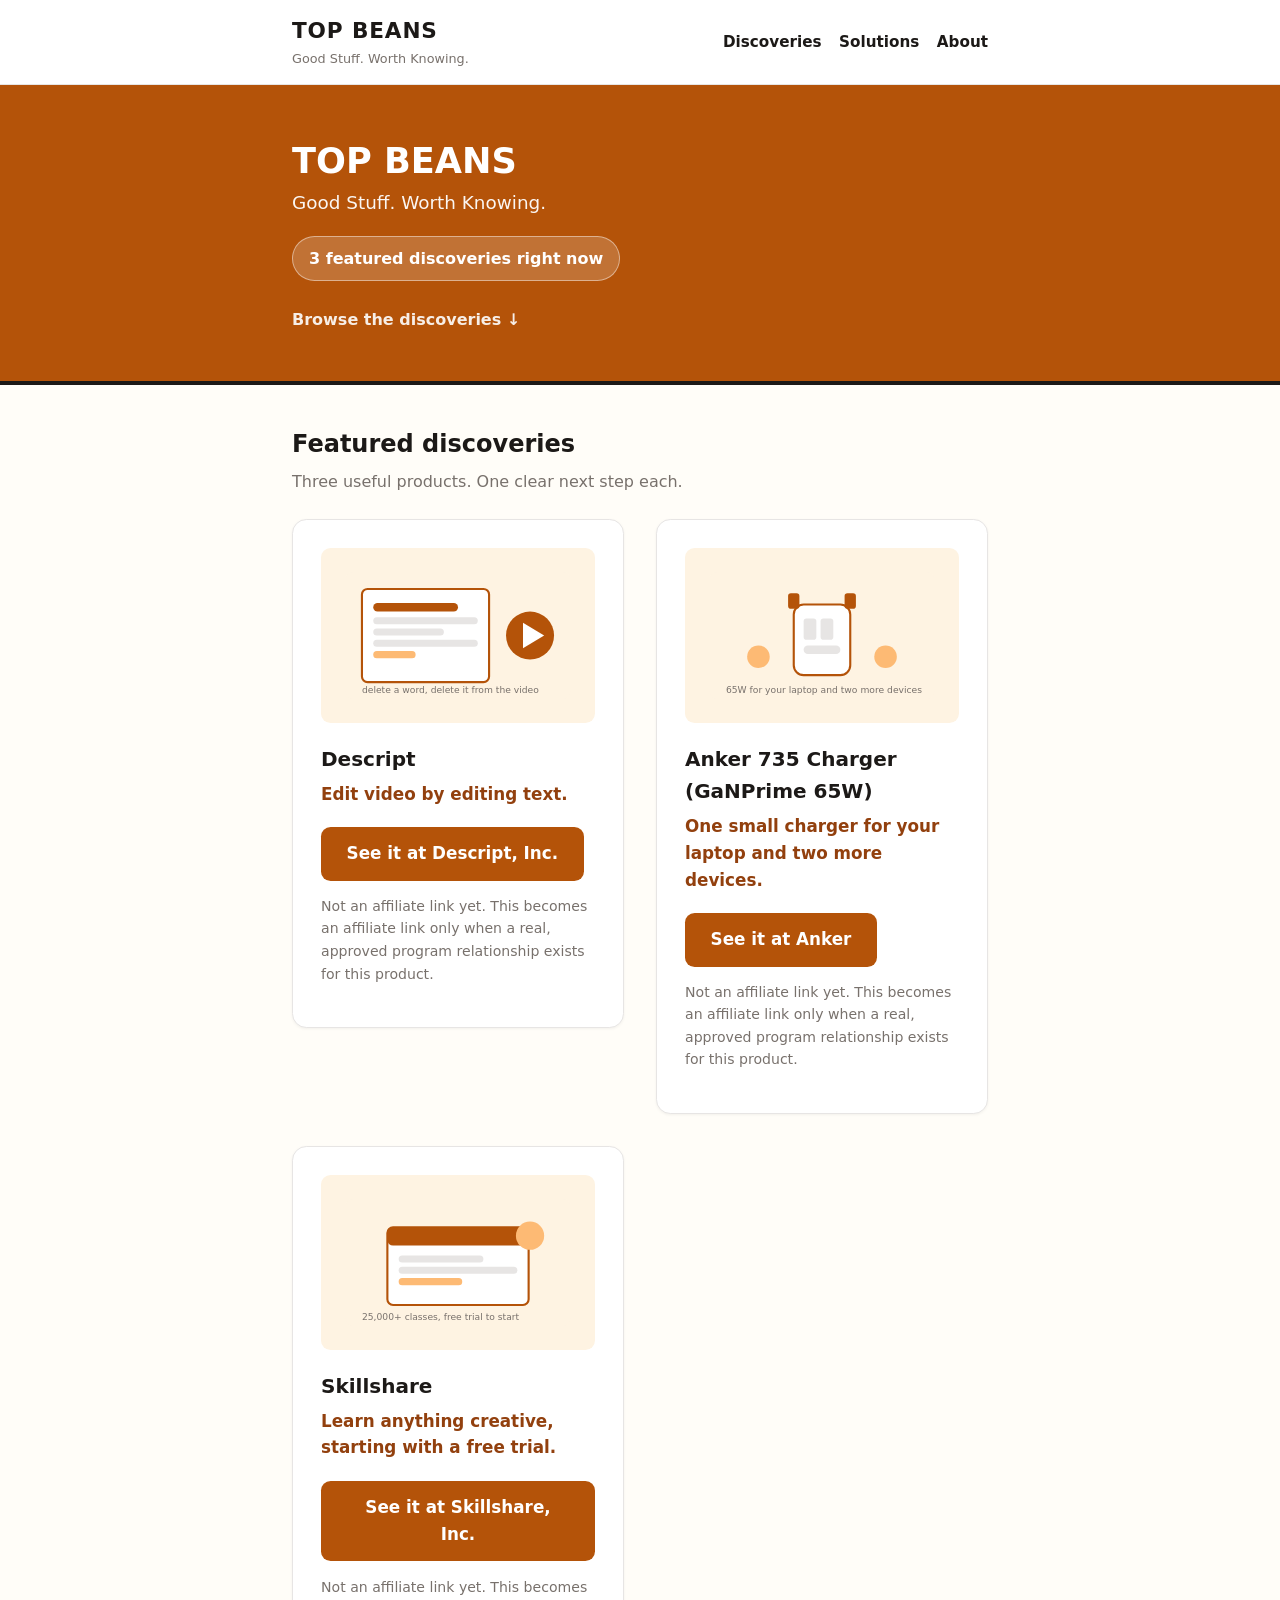
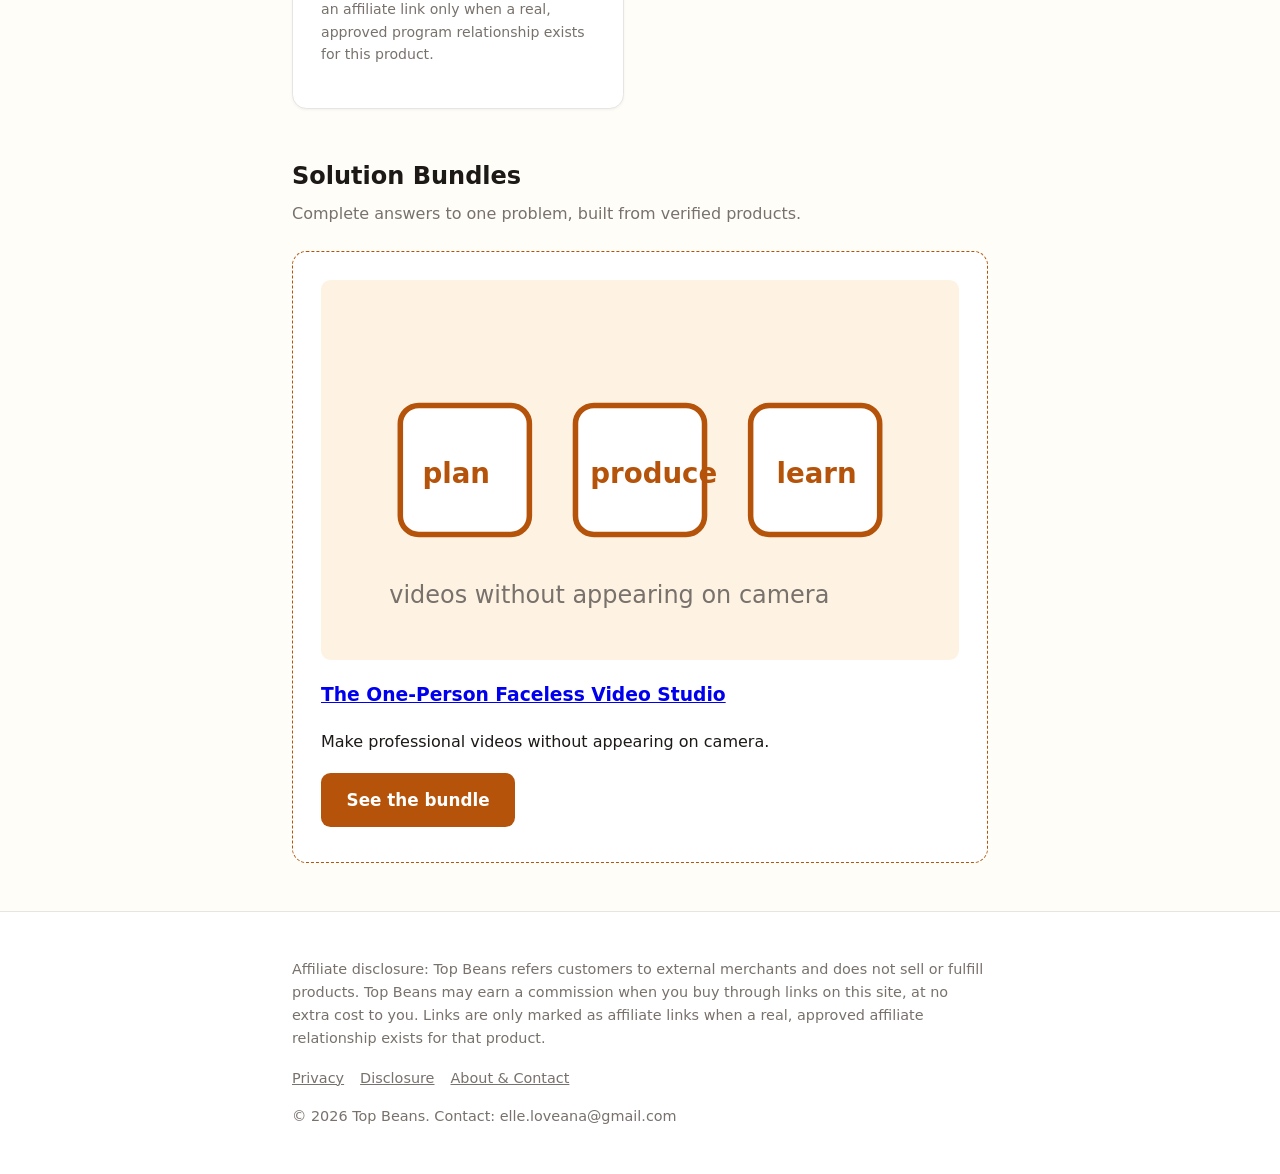
==== index.html @ a47a3776 "Top Beans site: initial import Co-Authored-By: Claude Opus 5.5 <noreply@anthropic.com>" ====
<!doctype html><html lang="en"><head><meta charset="utf-8"><meta name="viewport" content="width=device-width, initial-scale=1"><title>Top Beans · Good Stuff. Worth Knowing.</title><meta name="description" content="Top Beans finds useful products and shows the facts. Simple, visual, easy to buy."><meta property="og:title" content="Top Beans · Good Stuff. Worth Knowing."><meta property="og:description" content="Top Beans finds useful products and shows the facts. Simple, visual, easy to buy."><meta property="og:type" content="website"><link rel="stylesheet" href="/assets/style.css">
<script>
window.TB_CONFIG = { ga4: null, pixel: null };
(function(){
  var consent = localStorage.getItem('tb_consent');
  var dnt = (navigator.doNotTrack === '1' || window.doNotTrack === '1' || navigator.globalPrivacyControl === true);
  function loadTrackers(){
    if (window.TB_CONFIG.ga4) {
      var s = document.createElement('script'); s.async = true;
      s.src = 'https://www.googletagmanager.com/gtag/js?id=' + window.TB_CONFIG.ga4;
      document.head.appendChild(s);
      window.dataLayer = window.dataLayer || [];
      window.gtag = function(){ dataLayer.push(arguments); };
      gtag('js', new Date()); gtag('config', window.TB_CONFIG.ga4, { anonymize_ip: true });
    }
    if (window.TB_CONFIG.pixel) {
      !function(f,b,e,v,n,t,s){if(f.fbq)return;n=f.fbq=function(){n.callMethod?
      n.callMethod.apply(n,arguments):n.queue.push(arguments)};if(!f._fbq)f._fbq=n;
      n.push=n;n.loaded=!0;n.version='2.0';n.queue=[];t=b.createElement(e);t.async=!0;
      t.src=v;s=b.getElementsByTagName(e)[0];s.parentNode.insertBefore(t,s)}
      (window, document, 'script', 'https://connect.facebook.net/en_US/fbevents.js');
      fbq('init', window.TB_CONFIG.pixel); fbq('track', 'PageView');
    }
  }
  window.tbConsent = function(choice){
    localStorage.setItem('tb_consent', choice);
    var b = document.getElementById('tb-consent'); if (b) b.remove();
    if (choice === 'accepted') loadTrackers();
  };
  if (consent === 'accepted' && !dnt) loadTrackers();
  if (!consent && !dnt) {
    document.addEventListener('DOMContentLoaded', function(){
      var bar = document.createElement('div'); bar.id = 'tb-consent'; bar.className = 'consent';
      bar.innerHTML = '<p>This site can use cookies for basic analytics (Google Analytics, Meta Pixel) only if you accept. Our own click log stays in your browser either way. See the <a href="/privacy.html">privacy page</a>.</p>' +
        '<button onclick="tbConsent(\'accepted\')">Accept</button> <button onclick="tbConsent(\'declined\')">Decline</button>';
      document.body.appendChild(bar);
    });
  }
  document.addEventListener('DOMContentLoaded', function(){
    var el = document.querySelector('[data-product-id]');
    if (el && window.fbq) fbq('track', 'ViewContent', { content_ids: [el.getAttribute('data-product-id')], content_type: 'product' });
    if (el && window.gtag) gtag('event', 'view_item', { item_id: el.getAttribute('data-product-id')] });
  });
})();
</script>
</head><body><header class="site-header"><div class="wrap"><a class="brand" href="/index.html">TOP BEANS<small>Good Stuff. Worth Knowing.</small></a><nav class="main-nav" aria-label="Main"><a href="/index.html">Discoveries</a><a href="/solutions.html">Solutions</a><a href="/about.html">About</a></nav></div></header><section class="hero"><div class="wrap"><h1>TOP BEANS</h1><p class="tagline">Good Stuff. Worth Knowing.</p><span class="count">3 featured discoveries right now</span><a class="scroll" href="#discoveries">Browse the discoveries &darr;</a></div></section><hr class="section-divider"><main class="wrap"><h2 class="section-title" id="discoveries">Featured discoveries</h2><p class="section-sub">Three useful products. One clear next step each.</p><ul class="cards"><li><article class="product-card"><div class="product-visual"><svg viewBox="0 0 320 180" role="img" aria-label="Descript: edit video by editing text"><rect width="320" height="180" rx="12" fill="#fef3e2"/><rect x="24" y="24" width="180" height="132" rx="8" fill="#fff" stroke="#b45309" stroke-width="3"/><rect x="40" y="44" width="120" height="12" rx="6" fill="#b45309"/><rect x="40" y="64" width="148" height="10" rx="5" fill="#e7e5e4"/><rect x="40" y="80" width="100" height="10" rx="5" fill="#e7e5e4"/><rect x="40" y="96" width="148" height="10" rx="5" fill="#e7e5e4"/><rect x="40" y="112" width="60" height="10" rx="5" fill="#fdba74"/><circle cx="262" cy="90" r="34" fill="#b45309"/><polygon points="252,72 282,90 252,108" fill="#fff"/><text x="24" y="172" font-family="system-ui" font-size="13" fill="#78716c">delete a word, delete it from the video</text></svg></div><h3><a href="/product/tb-prod-0003.html">Descript</a></h3><p class="benefit">Edit video by editing text.</p><p class="cta-row"><a class="cta" data-track-click data-product-id="tb-prod-0003" data-offer-id="placeholder" data-merchant="Descript, Inc." href="https://www.descript.com/features" rel="noopener" target="_blank">See it at Descript, Inc.</a></p><p class="note">Not an affiliate link yet. This becomes an affiliate link only when a real, approved program relationship exists for this product.</p></article></li><li><article class="product-card"><div class="product-visual"><svg viewBox="0 0 320 180" role="img" aria-label="Anker 735 charger: one small charger, three devices"><rect width="320" height="180" rx="12" fill="#fef3e2"/><rect x="120" y="46" width="80" height="100" rx="14" fill="#fff" stroke="#b45309" stroke-width="3"/><rect x="112" y="30" width="16" height="22" rx="4" fill="#b45309"/><rect x="192" y="30" width="16" height="22" rx="4" fill="#b45309"/><rect x="134" y="66" width="18" height="30" rx="4" fill="#e7e5e4"/><rect x="158" y="66" width="18" height="30" rx="4" fill="#e7e5e4"/><rect x="134" y="104" width="52" height="12" rx="6" fill="#e7e5e4"/><circle cx="70" cy="120" r="16" fill="#fdba74"/><circle cx="250" cy="120" r="16" fill="#fdba74"/><text x="24" y="172" font-family="system-ui" font-size="13" fill="#78716c">65W for your laptop and two more devices</text></svg></div><h3><a href="/product/tb-prod-0002.html">Anker 735 Charger (GaNPrime 65W)</a></h3><p class="benefit">One small charger for your laptop and two more devices.</p><p class="cta-row"><a class="cta" data-track-click data-product-id="tb-prod-0002" data-offer-id="placeholder" data-merchant="Anker" href="https://www.anker.com" rel="noopener" target="_blank">See it at Anker</a></p><p class="note">Not an affiliate link yet. This becomes an affiliate link only when a real, approved program relationship exists for this product.</p></article></li><li><article class="product-card"><div class="product-visual"><svg viewBox="0 0 320 180" role="img" aria-label="Skillshare: learn anything creative"><rect width="320" height="180" rx="12" fill="#fef3e2"/><rect x="60" y="40" width="200" height="110" rx="8" fill="#fff" stroke="#b45309" stroke-width="3"/><rect x="60" y="40" width="200" height="26" rx="8" fill="#b45309"/><rect x="76" y="80" width="120" height="10" rx="5" fill="#e7e5e4"/><rect x="76" y="96" width="168" height="10" rx="5" fill="#e7e5e4"/><rect x="76" y="112" width="90" height="10" rx="5" fill="#fdba74"/><circle cx="262" cy="52" r="20" fill="#fdba74"/><text x="24" y="172" font-family="system-ui" font-size="13" fill="#78716c">25,000+ classes, free trial to start</text></svg></div><h3><a href="/product/tb-prod-0006.html">Skillshare</a></h3><p class="benefit">Learn anything creative, starting with a free trial.</p><p class="cta-row"><a class="cta" data-track-click data-product-id="tb-prod-0006" data-offer-id="placeholder" data-merchant="Skillshare, Inc." href="https://www.skillshare.com" rel="noopener" target="_blank">See it at Skillshare, Inc.</a></p><p class="note">Not an affiliate link yet. This becomes an affiliate link only when a real, approved program relationship exists for this product.</p></article></li></ul><h2 class="section-title">Solution Bundles</h2><p class="section-sub">Complete answers to one problem, built from verified products.</p><div class="bundle-entry"><div class="product-visual"><svg viewBox="0 0 320 180" role="img" aria-label="The One-Person Faceless Video Studio"><rect width="320" height="180" rx="12" fill="#fef3e2"/><rect x="30" y="55" width="70" height="70" rx="10" fill="#fff" stroke="#b45309" stroke-width="3"/><rect x="125" y="55" width="70" height="70" rx="10" fill="#fff" stroke="#b45309" stroke-width="3"/><rect x="220" y="55" width="70" height="70" rx="10" fill="#fff" stroke="#b45309" stroke-width="3"/><text x="42" y="97" font-family="system-ui" font-size="15" font-weight="700" fill="#b45309">plan</text><text x="133" y="97" font-family="system-ui" font-size="15" font-weight="700" fill="#b45309">produce</text><text x="234" y="97" font-family="system-ui" font-size="15" font-weight="700" fill="#b45309">learn</text><text x="24" y="162" font-family="system-ui" font-size="13" fill="#78716c">videos without appearing on camera</text></svg></div><h3><a href="/solution/tb-sol-0001.html">The One-Person Faceless Video Studio</a></h3><p>Make professional videos without appearing on camera.</p><p class="cta-row"><a class="cta" href="/solution/tb-sol-0001.html">See the bundle</a></p></div></main><footer class="site-footer"><div class="wrap"><p>Affiliate disclosure: Top Beans refers customers to external merchants and does not sell or fulfill products. Top Beans may earn a commission when you buy through links on this site, at no extra cost to you. Links are only marked as affiliate links when a real, approved affiliate relationship exists for that product.</p><nav><a href="/privacy.html">Privacy</a><a href="/disclosure.html">Disclosure</a><a href="/about.html">About &amp; Contact</a></nav><p>© 2026 Top Beans. Contact: elle.loveana@gmail.com</p></div></footer><script src="/assets/track.js"></script></body></html>
---- assets/style.css ----
:root{--brand:#b45309;--brand-dark:#92400e;--ink:#1c1917;--muted:#78716c;
--paper:#fffdf8;--line:#e7e5e4;--radius:.9rem}
*{box-sizing:border-box}
body{font-family:system-ui,-apple-system,"Segoe UI",sans-serif;margin:0;color:var(--ink);background:var(--paper);line-height:1.6}
img,svg{max-width:100%;height:auto;display:block}
/* header: minimal nav */
.site-header{background:#fff;border-bottom:1px solid var(--line);position:sticky;top:0;z-index:10}
.site-header .wrap{max-width:46rem;margin:0 auto;padding:.9rem 1.25rem;display:flex;align-items:center;justify-content:space-between;gap:1rem}
.brand{font-weight:800;font-size:1.35rem;letter-spacing:.04em;color:var(--ink);text-decoration:none}
.brand small{display:block;font-weight:400;font-size:.8rem;color:var(--muted);letter-spacing:0}
.main-nav a{color:var(--ink);text-decoration:none;margin-left:1.1rem;font-weight:600;font-size:.95rem}
.main-nav a:hover{color:var(--brand)}
/* hero: full-width image-free panel, deliberately NOT a card */
.hero{background:var(--brand);color:#fff;width:100%;padding:3.5rem 1.5rem 3rem}
.hero .wrap{max-width:46rem;margin:0 auto}
.hero h1{margin:0 0 .4rem;font-size:2.2rem;line-height:1.15}
.hero .tagline{font-size:1.15rem;opacity:.95;margin:.2rem 0 1.2rem}
.hero .count{display:inline-block;background:rgba(255,255,255,.18);border:1px solid rgba(255,255,255,.45);
  padding:.55rem 1rem;border-radius:999px;font-weight:700;font-size:1rem}
.hero .scroll{display:block;margin-top:1.6rem;color:#fff;font-weight:600;text-decoration:none;opacity:.9}
/* strong divider between hero and product section */
.section-divider{border:0;border-top:4px solid var(--ink);margin:0}
/* product cards */
.wrap{max-width:46rem;margin:0 auto;padding:0 1.25rem}
.section-title{font-size:1.5rem;margin:2.5rem 0 .4rem}
.section-sub{color:var(--muted);margin:0 0 1.5rem}
.cards{display:grid;grid-template-columns:1fr;gap:2rem;margin:0 0 3rem;padding:0;list-style:none}
@media(min-width:40rem){.cards{grid-template-columns:1fr 1fr}}
.product-card{background:#fff;border:1px solid var(--line);border-radius:var(--radius);
  padding:1.75rem;box-shadow:0 1px 3px rgba(0,0,0,.05)}
.product-visual{background:#fef3e2;border-radius:calc(var(--radius) - .3rem);padding:1.5rem;margin-bottom:1.25rem}
.product-card h3{margin:0 0 .35rem;font-size:1.25rem}
.product-card h3 a{color:var(--ink);text-decoration:none}
.product-card .benefit{font-size:1.05rem;font-weight:600;color:var(--brand-dark);margin:.3rem 0 1.1rem}
/* primary CTA: exactly one per product */
.cta{display:inline-block;background:var(--brand);color:#fff !important;padding:.85rem 1.6rem;
  border-radius:.6rem;text-decoration:none;font-weight:700;font-size:1.05rem;text-align:center}
.cta:hover{background:var(--brand-dark)}
.cta-row{margin:1.2rem 0 .4rem}
.note{color:var(--muted);font-size:.88rem}
/* product page */
.product-hero-visual{background:#fef3e2;border-radius:var(--radius);padding:2rem;margin:1.5rem 0}
.product-page h1{margin:.4rem 0 .2rem;font-size:2rem}
.product-page .benefit{font-size:1.25rem;font-weight:700;color:var(--brand-dark);margin:.4rem 0 1rem}
.product-page h2{font-size:1.35rem;margin:2.2rem 0 .6rem;padding-top:1.4rem;border-top:1px solid var(--line)}
.product-page ul,.product-page ol{padding-left:1.3rem}
details.evidence{margin-top:1.5rem;border:1px solid var(--line);border-radius:var(--radius);padding:1rem 1.25rem;background:#fff}
details.evidence summary{font-weight:700;cursor:pointer;font-size:1.05rem}
.disclosure-box{background:#fefce8;border:1px solid #fde68a;border-radius:var(--radius);
  padding:1.1rem 1.25rem;margin:2rem 0;font-size:.95rem}
/* solution */
.bundle-entry{background:#fff;border:1px dashed var(--brand);border-radius:var(--radius);padding:1.75rem;margin-bottom:3rem}
.bundle-entry h3{margin-top:0}
/* footer */
.site-footer{border-top:1px solid var(--line);margin-top:3rem;background:#fff}
.site-footer .wrap{padding:2rem 1.25rem}
.site-footer p{color:var(--muted);font-size:.9rem}
.site-footer nav a{color:var(--muted);margin-right:1rem;font-size:.9rem}
/* consent banner */
.consent{position:fixed;bottom:0;left:0;right:0;background:var(--ink);color:#fef3c7;padding:1rem;z-index:50}
.consent button{margin-right:.5rem;padding:.5rem 1rem;border-radius:.4rem;border:0;background:#fbbf24;font-weight:700}
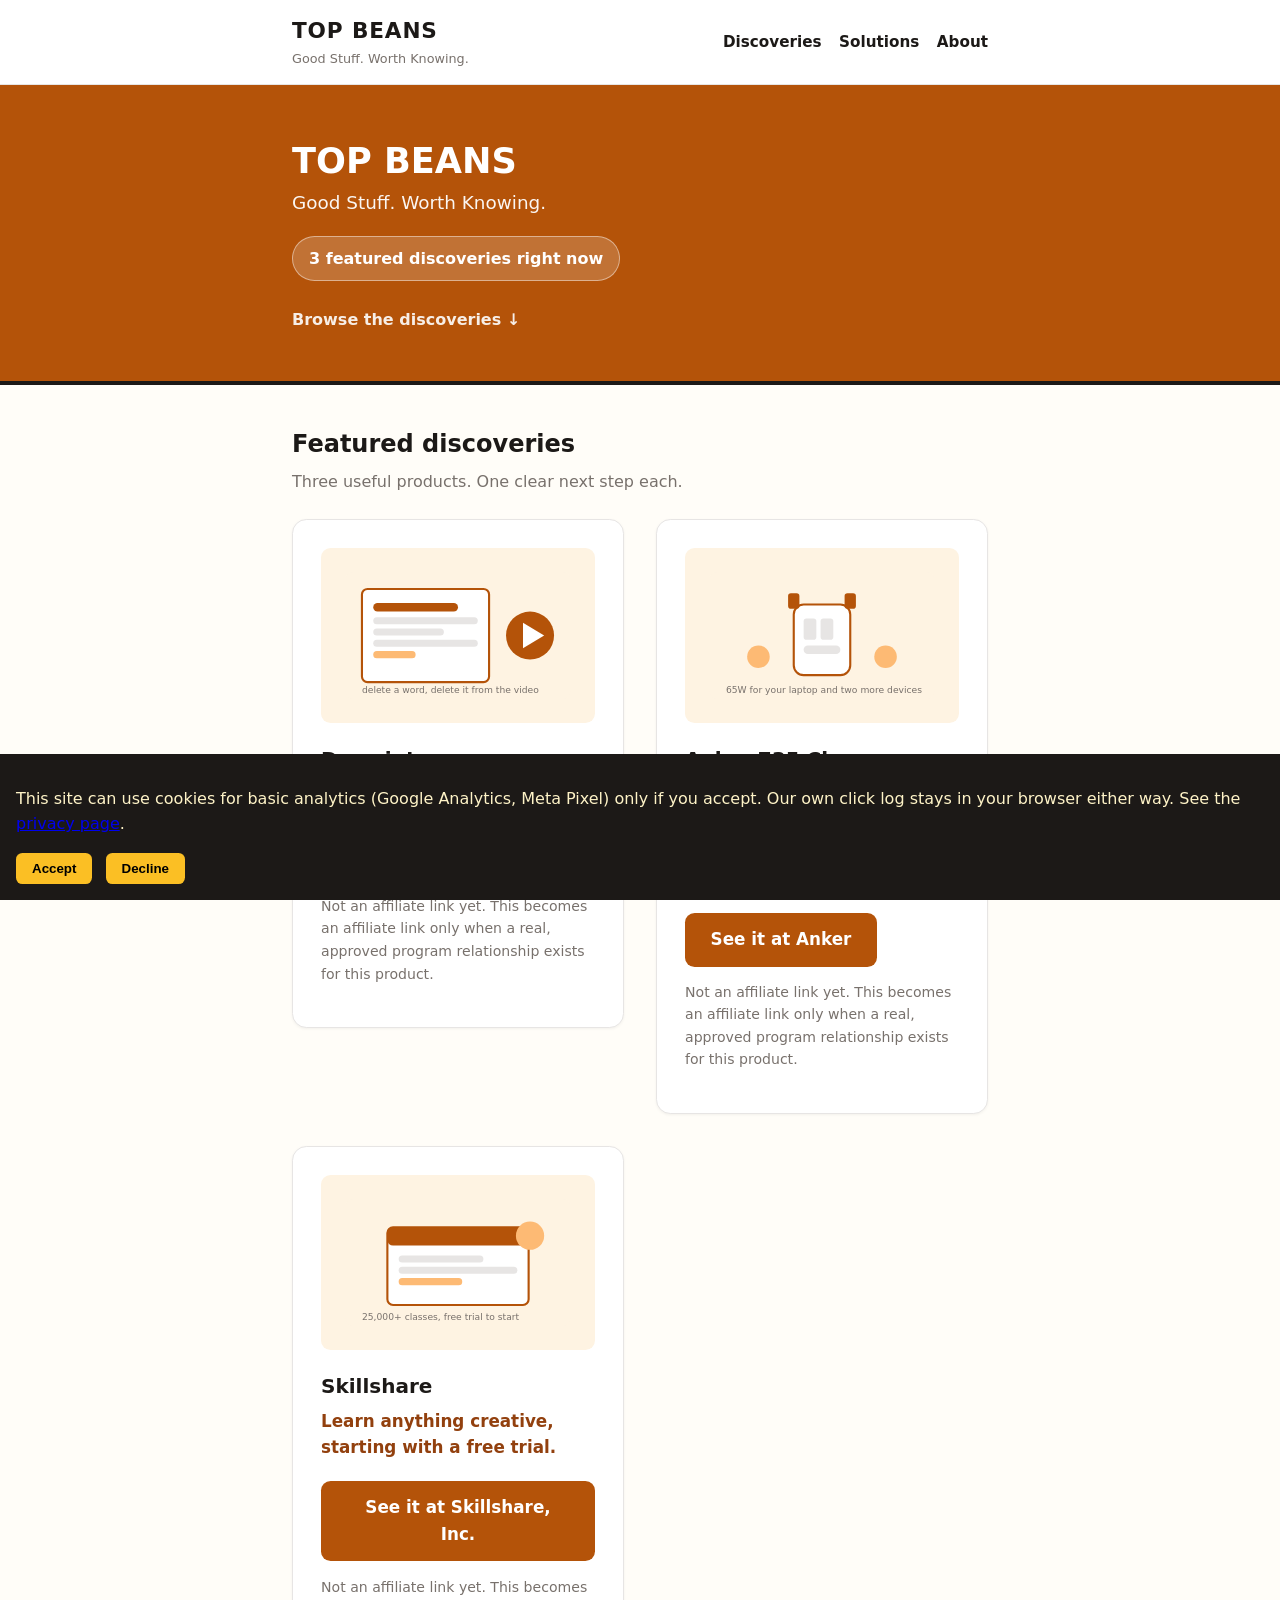
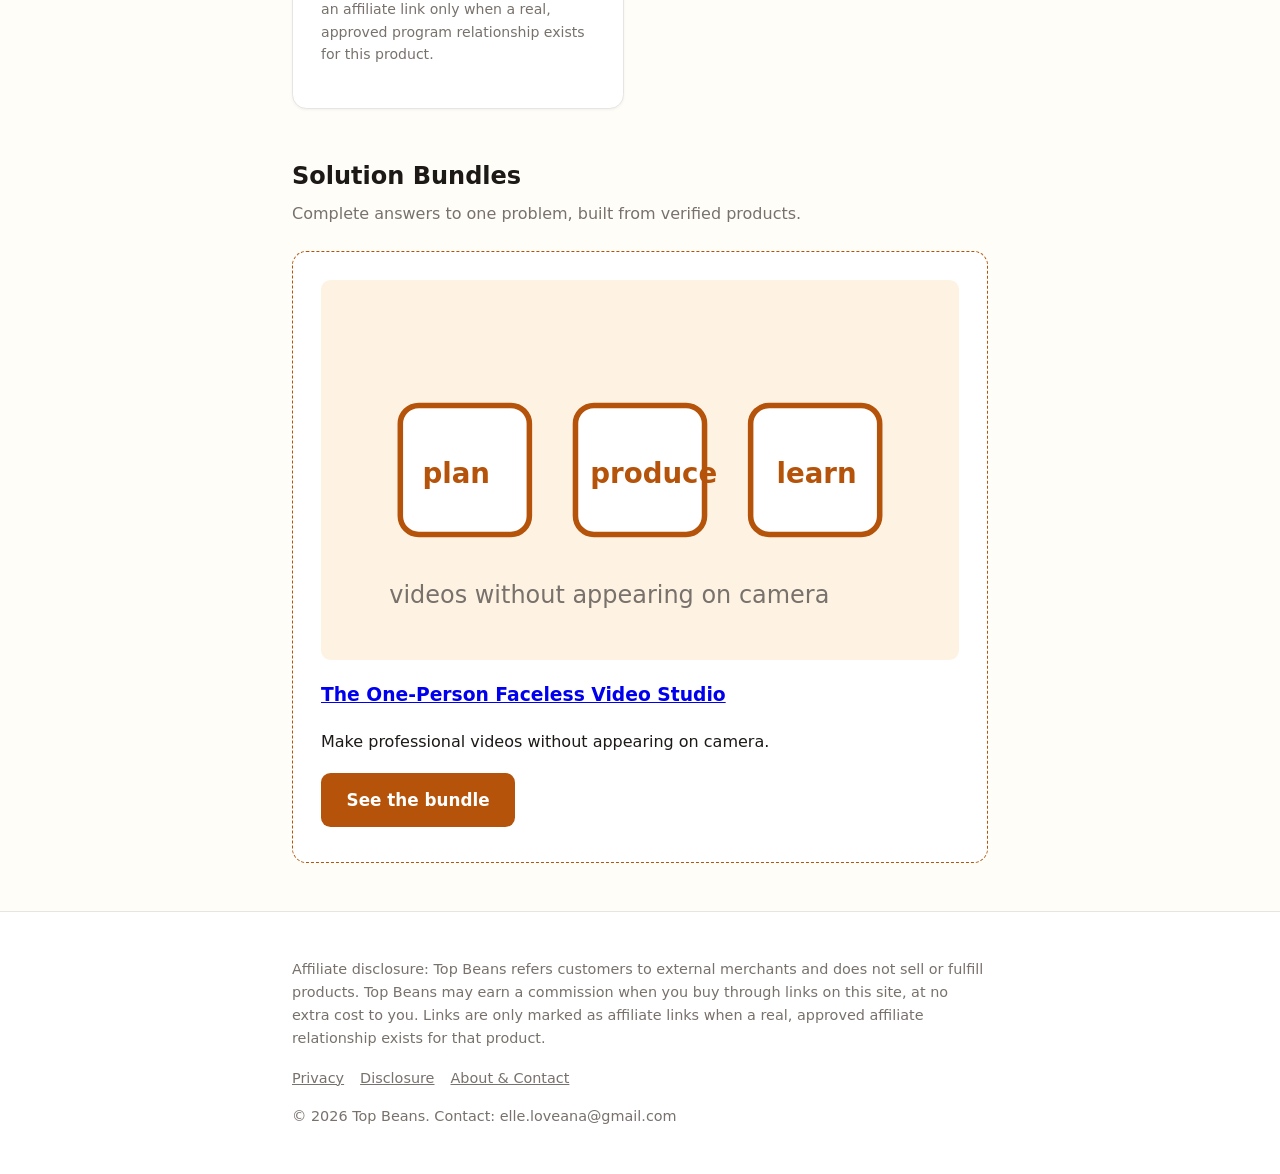
==== commit 35c58dc1: "Fix stray ] in inline consent script on all pages Co-Authored-By: Claude Opus 5.5 <noreply@anthropic" ====
--- a/index.html
+++ b/index.html
@@ -39,7 +39,7 @@
   document.addEventListener('DOMContentLoaded', function(){
     var el = document.querySelector('[data-product-id]');
     if (el && window.fbq) fbq('track', 'ViewContent', { content_ids: [el.getAttribute('data-product-id')], content_type: 'product' });
-    if (el && window.gtag) gtag('event', 'view_item', { item_id: el.getAttribute('data-product-id')] });
+    if (el && window.gtag) gtag('event', 'view_item', { item_id: el.getAttribute('data-product-id') });
   });
 })();
 </script>
